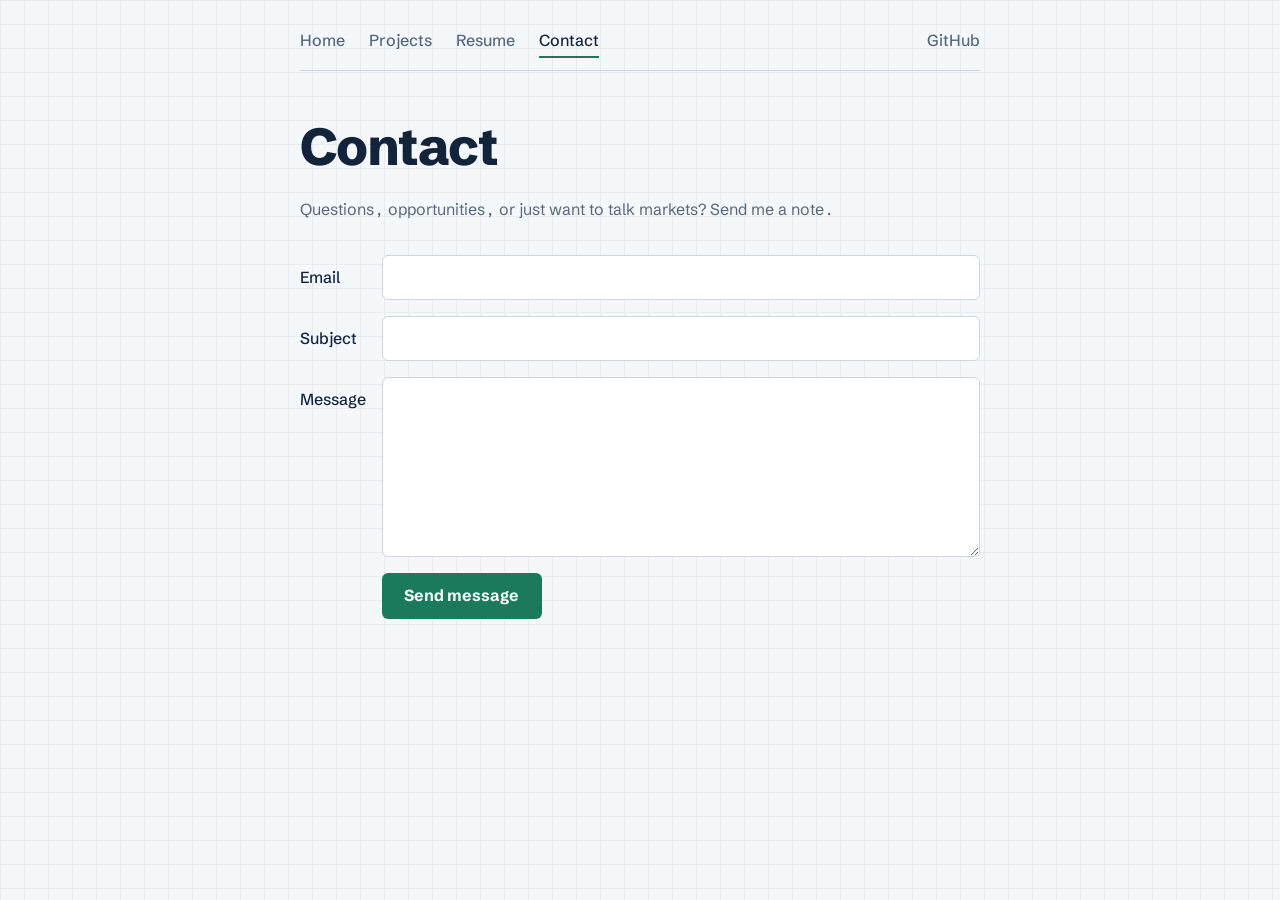
==== contact.html @ e5639947 "Add files via upload" ====
<!DOCTYPE html>
<html lang="en">
<head>
  <meta charset="UTF-8">
  <meta name="viewport" content="width=device-width, initial-scale=1.0">
  <title>Contact | Raunak</title>
  <link rel="preconnect" href="https://fonts.googleapis.com">
  <link rel="preconnect" href="https://fonts.gstatic.com" crossorigin>
  <link href="https://fonts.googleapis.com/css2?family=Schibsted+Grotesk:wght@400;500;700;800&display=swap" rel="stylesheet">
  <link rel="stylesheet" href="style.css">
</head>
<body>
  <nav>
    <a href="index.html">Home</a>
    <a href="projects.html">Projects</a>
    <a href="resume.html">Resume</a>
    <a href="contact.html" aria-current="page">Contact</a>
    <a href="https://github.com/Raunakss10" target="_blank">GitHub</a>
  </nav>
  <main>
    <h1>Contact</h1>
    <p class="lede">Questions, opportunities, or just want to talk markets? Send me a note.</p>
    <form action="mailto:rsaluja@ucsd.edu" method="POST" enctype="text/plain">
      <label>Email <input type="email" name="email" required></label>
      <label>Subject <input name="subject"></label>
      <label>Message <textarea name="body"></textarea></label>
      <button>Send message</button>
    </form>
  </main>
</body>
</html>
---- style.css ----
:root {
  --paper: #F5F8FB;
  --grid: #E6ECF2;
  --ink: #13233A;
  --muted: #56677C;
  --accent: #1B7A5E;
  --line: #CBD6E2;
  --field: #FFFFFF;
  color-scheme: light dark;
}

@media (prefers-color-scheme: dark) {
  :root {
    --paper: #0F1826;
    --grid: #162236;
    --ink: #E6EDF5;
    --muted: #97A7BB;
    --accent: #4CC79B;
    --line: #2B3B53;
    --field: #142034;
  }
}

/* Chart-paper background */
html {
  background-color: var(--paper);
  background-image:
    linear-gradient(var(--grid) 1px, transparent 1px),
    linear-gradient(90deg, var(--grid) 1px, transparent 1px);
  background-size: 24px 24px;
}

body {
  font: 100%/1.6 "Schibsted Grotesk", system-ui, sans-serif;
  font-variant-numeric: tabular-nums;
  color: var(--ink);
  max-width: 68ch;
  margin: 0 auto;
  padding: 1.5rem 1.25rem 5rem;
}

img {
  max-width: 100%;
  height: auto;
}

a {
  color: inherit;
  text-decoration-color: var(--accent);
  text-underline-offset: 0.2em;
}

a:focus-visible,
input:focus-visible,
textarea:focus-visible,
button:focus-visible {
  outline: 2px solid var(--accent);
  outline-offset: 2px;
}

/* Nav */
nav {
  display: flex;
  flex-wrap: wrap;
  gap: 0.25rem 1.5rem;
  padding-bottom: 0.75rem;
  margin-bottom: 3rem;
  border-bottom: 1px solid var(--line);
}

nav a {
  text-decoration: none;
  color: var(--muted);
  font-weight: 500;
  padding: 0.25rem 0;
}

nav a:hover {
  color: var(--ink);
}

nav a[aria-current="page"] {
  color: var(--ink);
  box-shadow: inset 0 -2px var(--accent);
}

nav a:last-child {
  margin-left: auto;
}

/* Headings */
h1 {
  font-size: clamp(2.25rem, 7vw, 3.25rem);
  font-weight: 800;
  line-height: 1.05;
  letter-spacing: -0.03em;
  margin: 0 0 1.5rem;
}

h2 {
  font-size: 1.25rem;
  line-height: 1.3;
  letter-spacing: -0.01em;
}

h3 {
  font-size: 1.05rem;
  line-height: 1.35;
  margin: 0;
}

/* Home */
.hero h1 {
  font-size: clamp(3.5rem, 16vw, 7rem);
  letter-spacing: -0.05em;
  margin: 0;
}

.spark {
  display: block;
  width: 100%;
  height: 3.5rem;
  margin: 0.5rem 0 1.25rem;
}

.spark polyline {
  fill: none;
  stroke: var(--accent);
  stroke-width: 2;
  stroke-linejoin: round;
  stroke-linecap: round;
  stroke-dasharray: 1;
  stroke-dashoffset: 1;
  animation: draw 1.6s ease-out 0.2s forwards;
}

@keyframes draw {
  to { stroke-dashoffset: 0; }
}

.tagline {
  font-size: 1.25rem;
  color: var(--muted);
  margin: 0 0 2.5rem;
}

.intro {
  display: flex;
  gap: 1.5rem;
  align-items: flex-start;
}

.intro img {
  flex: none;
  width: 9rem;
  aspect-ratio: 1;
  object-fit: cover;
  border-radius: 50%;
  border: 3px solid var(--field);
  outline: 1px solid var(--line);
}

.intro p {
  margin: 0;
}

/* Projects */
.projects article {
  padding: 1.25rem 0;
  border-top: 1px solid var(--line);
}

.projects h2 {
  margin: 0 0 0.25rem;
}

.projects p {
  margin: 0;
  color: var(--muted);
}

/* Resume */
section {
  margin-top: 2.5rem;
}

section > h2 {
  color: var(--accent);
  font-size: 1rem;
  font-weight: 700;
  padding-top: 0.75rem;
  border-top: 2px solid var(--ink);
  margin: 0 0 1rem;
}

section article {
  margin-bottom: 1.5rem;
}

article header {
  display: flex;
  flex-wrap: wrap;
  justify-content: space-between;
  align-items: baseline;
  gap: 0 1rem;
  margin-bottom: 0.4rem;
}

article header p {
  margin: 0;
  color: var(--muted);
  font-size: 0.9rem;
  white-space: nowrap;
}

section article > p {
  margin: 0.25rem 0;
}

section article > h3 + p {
  margin-top: 0.25rem;
}

section ul {
  margin: 0.25rem 0 0;
  padding-left: 1.1rem;
}

li::marker {
  color: var(--accent);
}

/* Contact form */
.lede {
  color: var(--muted);
  margin-bottom: 2rem;
}

form {
  display: grid;
  grid-template-columns: auto 1fr;
  gap: 1rem;
}

label {
  display: grid;
  grid-template-columns: subgrid;
  grid-column: 1 / -1;
  align-items: baseline;
  font-weight: 500;
}

input,
textarea,
button {
  font: inherit;
}

input,
textarea {
  color: var(--ink);
  background: var(--field);
  border: 1px solid var(--line);
  border-radius: 6px;
  padding: 0.55rem 0.75rem;
}

textarea {
  min-height: 10rem;
  resize: vertical;
}

button {
  grid-column: 2;
  justify-self: start;
  background: var(--accent);
  color: var(--paper);
  font-weight: 700;
  border: none;
  border-radius: 6px;
  padding: 0.65rem 1.4rem;
  cursor: pointer;
}

button:hover {
  filter: brightness(1.1);
}

/* Small screens */
@media (max-width: 34rem) {
  nav a:last-child {
    margin-left: 0;
  }

  .intro {
    flex-direction: column;
  }

  form {
    grid-template-columns: 1fr;
  }

  label {
    gap: 0.35rem;
  }

  button {
    grid-column: 1;
  }
}

@media (prefers-reduced-motion: reduce) {
  .spark polyline {
    animation: none;
    stroke-dashoffset: 0;
  }
}
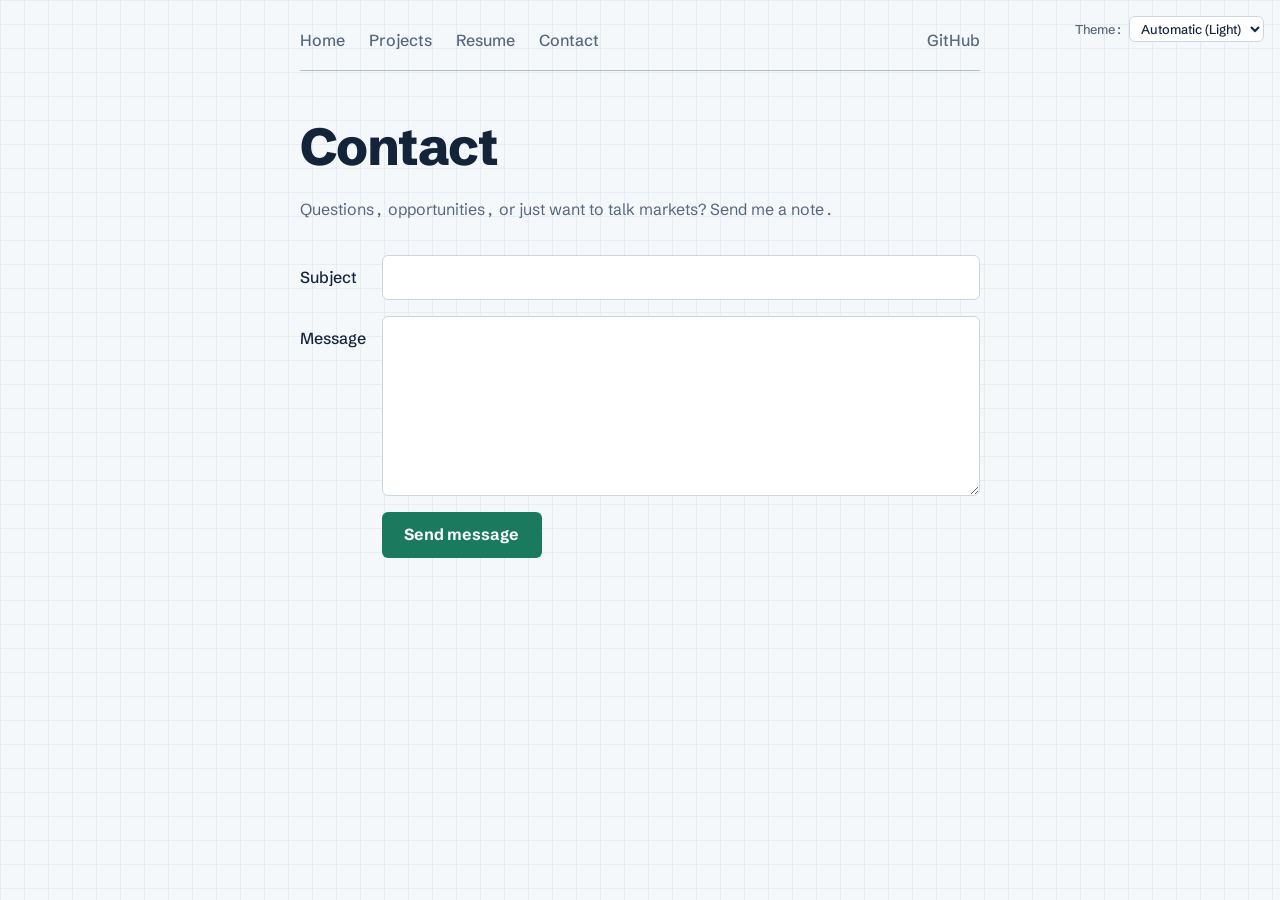
==== commit 10ef55c2: "Add files via upload" ====
--- a/contact.html
+++ b/contact.html
@@ -8,20 +8,13 @@
   <link rel="preconnect" href="https://fonts.gstatic.com" crossorigin>
   <link href="https://fonts.googleapis.com/css2?family=Schibsted+Grotesk:wght@400;500;700;800&display=swap" rel="stylesheet">
   <link rel="stylesheet" href="style.css">
+  <script type="module" src="global.js"></script>
 </head>
 <body>
-  <nav>
-    <a href="index.html">Home</a>
-    <a href="projects.html">Projects</a>
-    <a href="resume.html">Resume</a>
-    <a href="contact.html" aria-current="page">Contact</a>
-    <a href="https://github.com/Raunakss10" target="_blank">GitHub</a>
-  </nav>
   <main>
     <h1>Contact</h1>
     <p class="lede">Questions, opportunities, or just want to talk markets? Send me a note.</p>
-    <form action="mailto:rsaluja@ucsd.edu" method="POST" enctype="text/plain">
-      <label>Email <input type="email" name="email" required></label>
+    <form action="mailto:rsaluja@ucsd.edu">
       <label>Subject <input name="subject"></label>
       <label>Message <textarea name="body"></textarea></label>
       <button>Send message</button>
--- a/style.css
+++ b/style.css
@@ -1,24 +1,12 @@
-:root {
-  --paper: #F5F8FB;
-  --grid: #E6ECF2;
-  --ink: #13233A;
-  --muted: #56677C;
-  --accent: #1B7A5E;
-  --line: #CBD6E2;
-  --field: #FFFFFF;
+html {
   color-scheme: light dark;
-}
-
-@media (prefers-color-scheme: dark) {
-  :root {
-    --paper: #0F1826;
-    --grid: #162236;
-    --ink: #E6EDF5;
-    --muted: #97A7BB;
-    --accent: #4CC79B;
-    --line: #2B3B53;
-    --field: #142034;
-  }
+  --paper: light-dark(#F5F8FB, #0F1826);
+  --grid: light-dark(#E6ECF2, #162236);
+  --ink: light-dark(#13233A, #E6EDF5);
+  --muted: light-dark(#56677C, #97A7BB);
+  --accent: light-dark(#1B7A5E, #4CC79B);
+  --line: light-dark(#CBD6E2, #2B3B53);
+  --field: light-dark(#FFFFFF, #142034);
 }
 
 /* Chart-paper background */
@@ -53,6 +41,7 @@
 a:focus-visible,
 input:focus-visible,
 textarea:focus-visible,
+select:focus-visible,
 button:focus-visible {
   outline: 2px solid var(--accent);
   outline-offset: 2px;
@@ -60,12 +49,13 @@
 
 /* Nav */
 nav {
+  --border-color: oklch(50% 10% 200 / 40%);
   display: flex;
   flex-wrap: wrap;
   gap: 0.25rem 1.5rem;
   padding-bottom: 0.75rem;
   margin-bottom: 3rem;
-  border-bottom: 1px solid var(--line);
+  border-bottom: 1px solid var(--border-color);
 }
 
 nav a {
@@ -79,7 +69,7 @@
   color: var(--ink);
 }
 
-nav a[aria-current="page"] {
+nav a.current {
   color: var(--ink);
   box-shadow: inset 0 -2px var(--accent);
 }
@@ -252,6 +242,7 @@
 
 input,
 textarea,
+select,
 button {
   font: inherit;
 }
@@ -286,6 +277,33 @@
   filter: brightness(1.1);
 }
 
+/* Theme switcher */
+.color-scheme {
+  position: absolute;
+  top: 1rem;
+  right: 1rem;
+  font-size: 80%;
+  display: flex;
+  gap: 0.4rem;
+  align-items: center;
+  color: var(--muted);
+}
+
+.color-scheme select {
+  color: var(--ink);
+  background: var(--field);
+  border: 1px solid var(--line);
+  border-radius: 6px;
+  padding: 0.2rem 0.4rem;
+}
+
+/* Keep switcher from overlapping nav on narrower screens */
+@media (max-width: 60rem) {
+  body {
+    padding-top: 3.5rem;
+  }
+}
+
 /* Small screens */
 @media (max-width: 34rem) {
   nav a:last-child {
